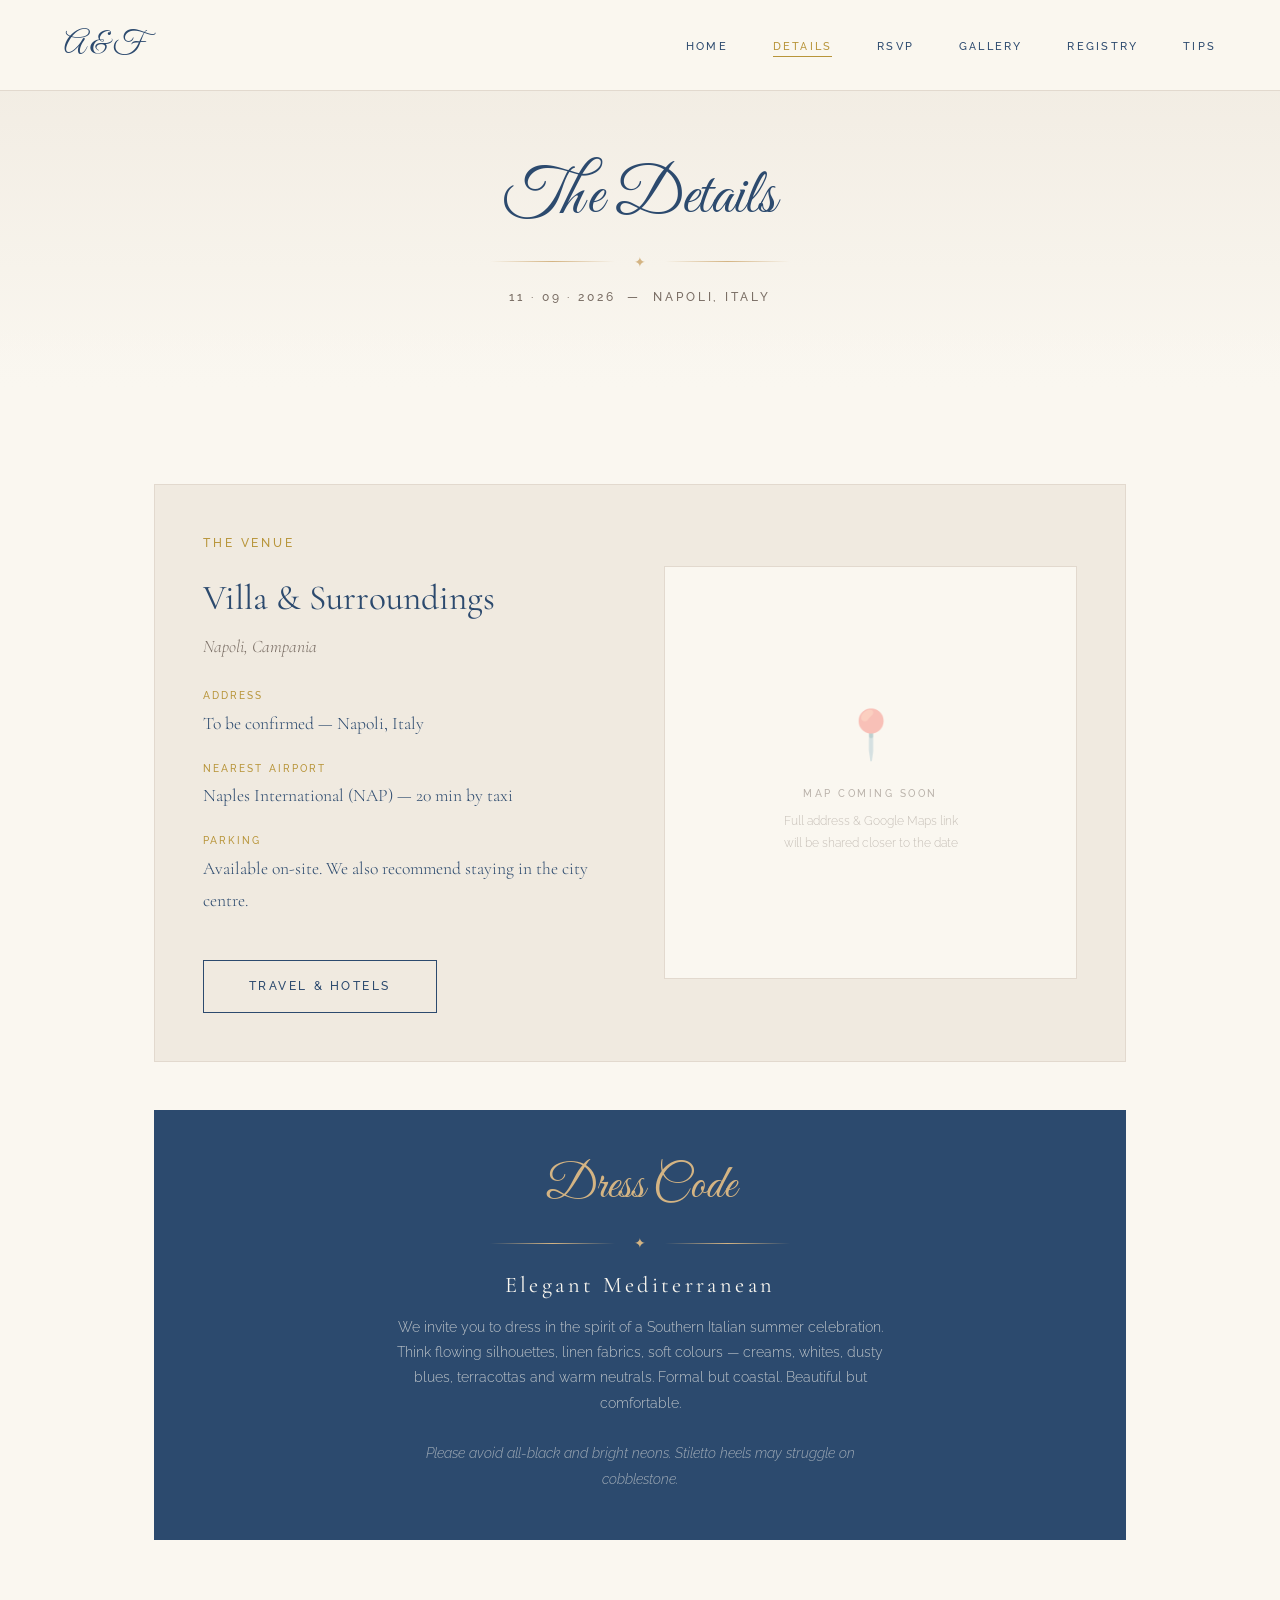
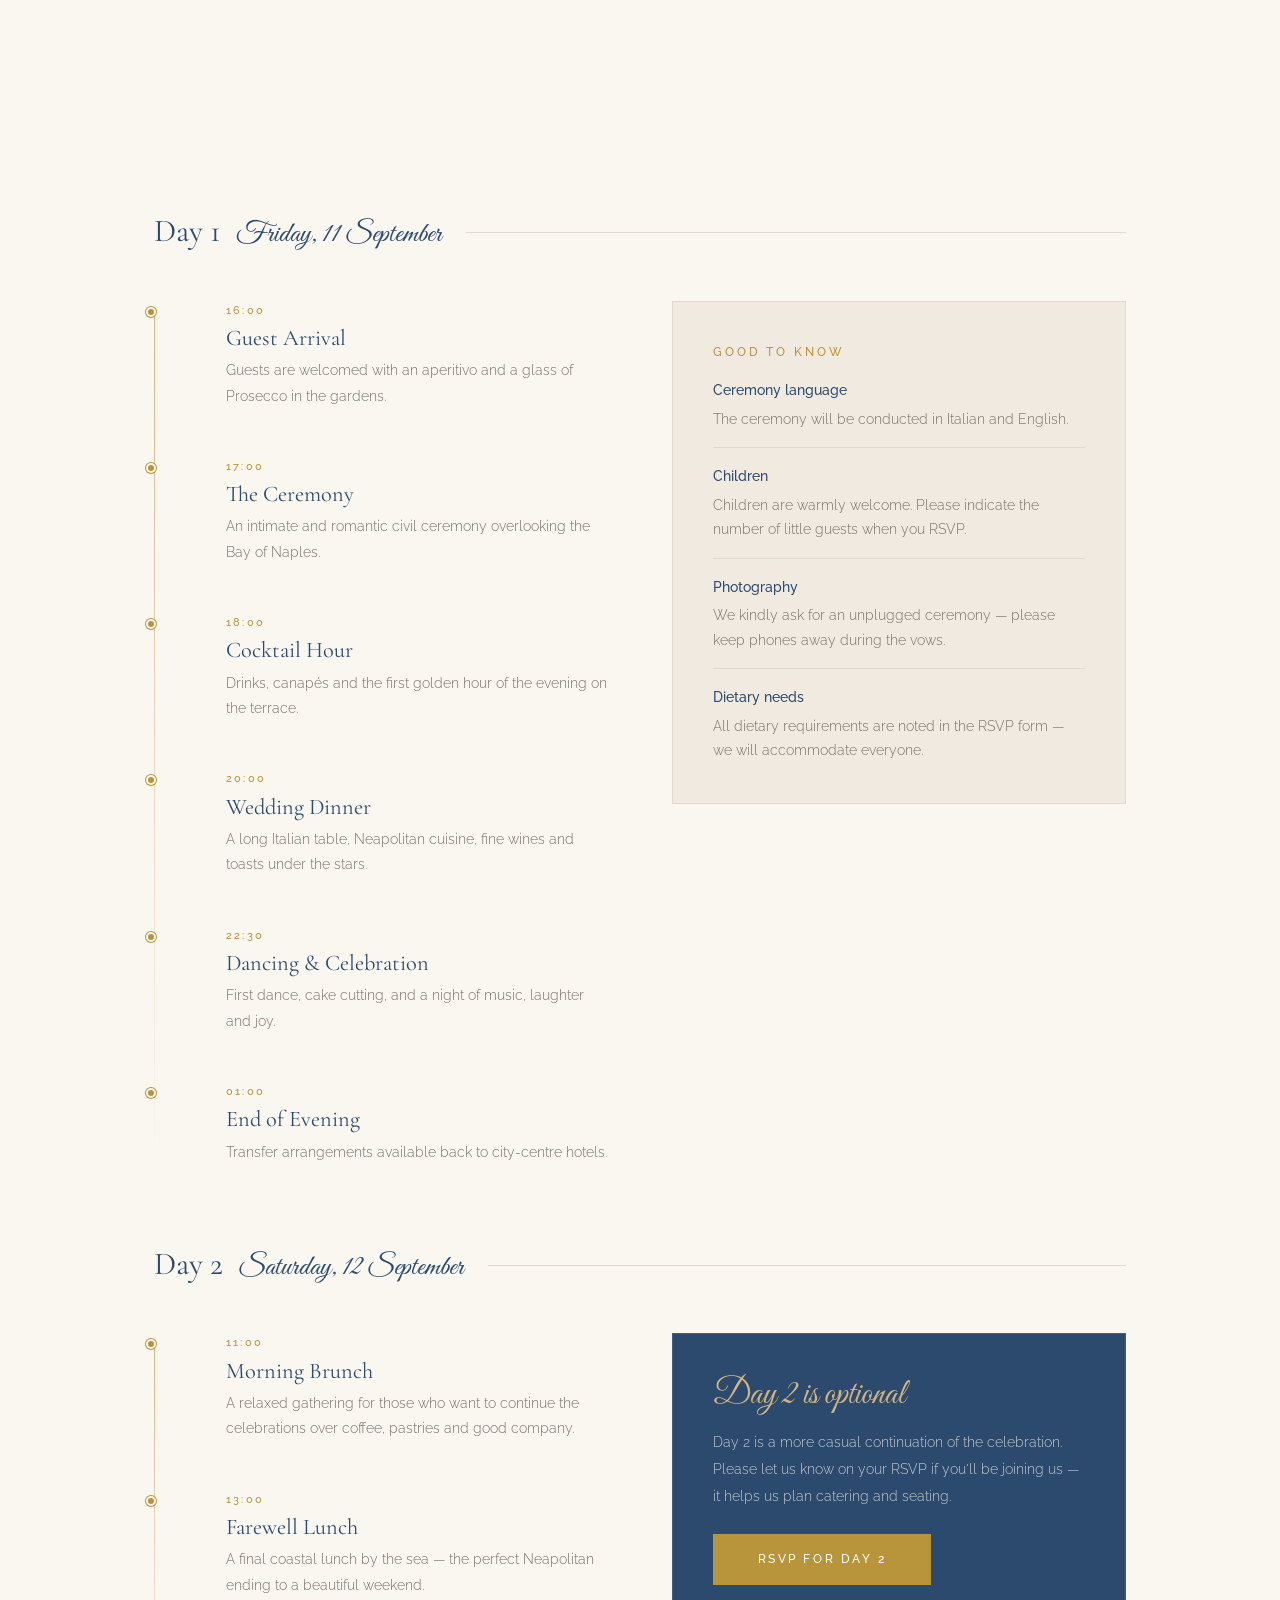
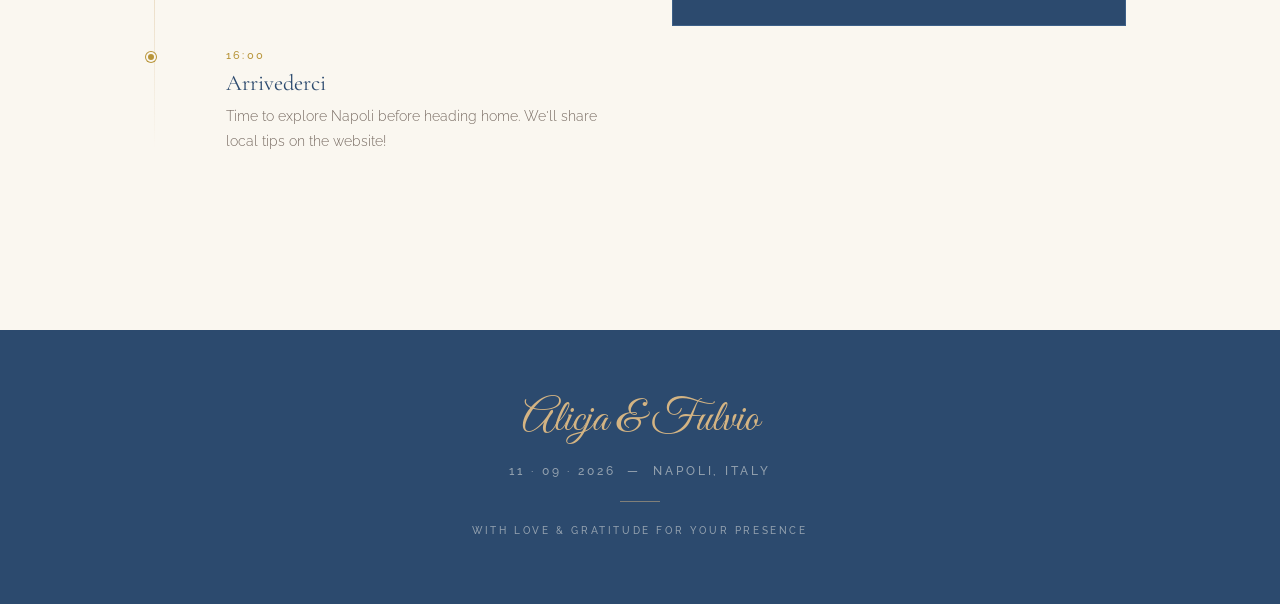
==== details.html @ 06e4b024 "Initial commit: wedding website for Alicja & Fulvio" ====
<!DOCTYPE html>
<html lang="en">
<head>
  <meta charset="UTF-8" />
  <meta name="viewport" content="width=device-width, initial-scale=1.0" />
  <title>Event Details — Alicja &amp; Fulvio</title>
  <meta name="description" content="Full details for the wedding of Alicja & Fulvio — schedule, venue, dress code and more." />
  <link rel="preconnect" href="https://fonts.googleapis.com" />
  <link rel="preconnect" href="https://fonts.gstatic.com" crossorigin />
  <link rel="stylesheet" href="css/style.css" />
</head>
<body>

  <!-- ── Navigation ─────────────────────────────────────── -->
  <nav class="nav">
    <a href="index.html" class="nav-logo">A &amp; F</a>
    <ul class="nav-links">
      <li><a href="index.html">Home</a></li>
      <li><a href="details.html" class="active">Details</a></li>
      <li><a href="rsvp.html">RSVP</a></li>
      <li><a href="gallery.html">Gallery</a></li>
      <li><a href="registry.html">Registry</a></li>
      <li><a href="recommendations.html">Tips</a></li>
    </ul>
    <button class="nav-toggle" aria-label="Open menu">
      <span></span><span></span><span></span>
    </button>
  </nav>

  <!-- ── Page header ────────────────────────────────────── -->
  <header class="page-header">
    <span class="script" style="font-size:4rem;">The Details</span>
    <div class="ornament" style="max-width:300px; margin:0.8rem auto;">
      <span class="ornament-icon">✦</span>
    </div>
    <p class="caps" style="color:var(--text-light);">11 · 09 · 2026 &nbsp;—&nbsp; Napoli, Italy</p>
  </header>

  <!-- ── Venue card ─────────────────────────────────────── -->
  <div class="section fade-in">

    <div class="venue-card" style="margin-bottom:3rem;">
      <div>
        <p class="caps" style="color:var(--gold); margin-bottom:1.5rem;">The Venue</p>
        <h2 style="font-size:2.2rem; margin-bottom:1.5rem;">
          Villa &amp; Surroundings<br />
          <span style="font-size:1.1rem; font-weight:300; font-style:italic; color:var(--text-light);">Napoli, Campania</span>
        </h2>

        <div class="venue-detail">
          <span class="label">Address</span>
          <span class="value">To be confirmed — Napoli, Italy</span>
        </div>
        <div class="venue-detail">
          <span class="label">Nearest Airport</span>
          <span class="value">Naples International (NAP) — 20 min by taxi</span>
        </div>
        <div class="venue-detail">
          <span class="label">Parking</span>
          <span class="value">Available on-site. We also recommend staying in the city centre.</span>
        </div>

        <a href="recommendations.html" class="btn btn-outline" style="margin-top:1.5rem;">Travel &amp; Hotels</a>
      </div>

      <div style="background:var(--cream); border:1px solid var(--ivory-dark); aspect-ratio:1; display:flex; flex-direction:column; align-items:center; justify-content:center; gap:0.5rem; color:var(--text-light);">
        <span style="font-size:3rem; opacity:0.3;">📍</span>
        <p class="caps" style="font-size:0.62rem; opacity:0.5;">Map coming soon</p>
        <p style="font-size:0.75rem; opacity:0.4; text-align:center; padding:0 1rem;">
          Full address &amp; Google Maps link<br/>will be shared closer to the date
        </p>
      </div>
    </div>

    <!-- Dress code -->
    <div class="dress-code-card fade-in" style="margin-bottom:5rem;">
      <span class="script">Dress Code</span>
      <div class="ornament" style="max-width:300px; margin:1rem auto;">
        <span class="ornament-icon">✦</span>
      </div>
      <h3 style="font-size:1.4rem; color:var(--cream); letter-spacing:0.15em; margin-bottom:0.5rem;">
        Elegant Mediterranean
      </h3>
      <p>
        We invite you to dress in the spirit of a Southern Italian summer celebration.
        Think flowing silhouettes, linen fabrics, soft colours — creams, whites, dusty blues,
        terracottas and warm neutrals. Formal but coastal. Beautiful but comfortable.
        <br /><br />
        <em style="opacity:0.8;">Please avoid all-black and bright neons. Stiletto heels may struggle on cobblestone.</em>
      </p>
    </div>

  </div>

  <!-- ── Day 1 schedule ─────────────────────────────────── -->
  <div class="section">

    <div class="day-header fade-in">
      <h2>Day 1 <span style="font-family:'Great Vibes',cursive; font-size:1.8rem; font-weight:400; padding-left:0.5rem;">Friday, 11 September</span></h2>
    </div>

    <div class="grid-2" style="align-items:start; gap:4rem; margin-bottom:5rem;">

      <!-- Timeline -->
      <div class="timeline fade-in">

        <div class="timeline-item">
          <div class="timeline-dot"></div>
          <p class="timeline-time">16:00</p>
          <h3 class="timeline-title">Guest Arrival</h3>
          <p class="timeline-desc">Guests are welcomed with an aperitivo and a glass of Prosecco in the gardens.</p>
        </div>

        <div class="timeline-item">
          <div class="timeline-dot"></div>
          <p class="timeline-time">17:00</p>
          <h3 class="timeline-title">The Ceremony</h3>
          <p class="timeline-desc">An intimate and romantic civil ceremony overlooking the Bay of Naples.</p>
        </div>

        <div class="timeline-item">
          <div class="timeline-dot"></div>
          <p class="timeline-time">18:00</p>
          <h3 class="timeline-title">Cocktail Hour</h3>
          <p class="timeline-desc">Drinks, canapés and the first golden hour of the evening on the terrace.</p>
        </div>

        <div class="timeline-item">
          <div class="timeline-dot"></div>
          <p class="timeline-time">20:00</p>
          <h3 class="timeline-title">Wedding Dinner</h3>
          <p class="timeline-desc">A long Italian table, Neapolitan cuisine, fine wines and toasts under the stars.</p>
        </div>

        <div class="timeline-item">
          <div class="timeline-dot"></div>
          <p class="timeline-time">22:30</p>
          <h3 class="timeline-title">Dancing &amp; Celebration</h3>
          <p class="timeline-desc">First dance, cake cutting, and a night of music, laughter and joy.</p>
        </div>

        <div class="timeline-item">
          <div class="timeline-dot"></div>
          <p class="timeline-time">01:00</p>
          <h3 class="timeline-title">End of Evening</h3>
          <p class="timeline-desc">Transfer arrangements available back to city-centre hotels.</p>
        </div>

      </div>

      <!-- Side note card -->
      <div style="position:sticky; top:7rem;" class="fade-in">
        <div class="card">
          <p class="caps" style="color:var(--gold); margin-bottom:1rem;">Good to Know</p>
          <div style="display:flex; flex-direction:column; gap:1rem;">
            <div>
              <p style="font-weight:500; font-size:0.88rem; color:var(--navy); margin-bottom:0.2rem;">Ceremony language</p>
              <p style="font-size:0.85rem; color:var(--text-light);">The ceremony will be conducted in Italian and English.</p>
            </div>
            <div style="height:1px; background:var(--ivory-dark);"></div>
            <div>
              <p style="font-weight:500; font-size:0.88rem; color:var(--navy); margin-bottom:0.2rem;">Children</p>
              <p style="font-size:0.85rem; color:var(--text-light);">Children are warmly welcome. Please indicate the number of little guests when you RSVP.</p>
            </div>
            <div style="height:1px; background:var(--ivory-dark);"></div>
            <div>
              <p style="font-weight:500; font-size:0.88rem; color:var(--navy); margin-bottom:0.2rem;">Photography</p>
              <p style="font-size:0.85rem; color:var(--text-light);">We kindly ask for an unplugged ceremony — please keep phones away during the vows.</p>
            </div>
            <div style="height:1px; background:var(--ivory-dark);"></div>
            <div>
              <p style="font-weight:500; font-size:0.88rem; color:var(--navy); margin-bottom:0.2rem;">Dietary needs</p>
              <p style="font-size:0.85rem; color:var(--text-light);">All dietary requirements are noted in the RSVP form — we will accommodate everyone.</p>
            </div>
          </div>
        </div>
      </div>

    </div>

    <!-- Day 2 -->
    <div class="day-header fade-in">
      <h2>Day 2 <span style="font-family:'Great Vibes',cursive; font-size:1.8rem; font-weight:400; padding-left:0.5rem;">Saturday, 12 September</span></h2>
    </div>

    <div class="grid-2" style="align-items:start; gap:4rem; margin-bottom:5rem;">

      <div class="timeline fade-in">

        <div class="timeline-item">
          <div class="timeline-dot"></div>
          <p class="timeline-time">11:00</p>
          <h3 class="timeline-title">Morning Brunch</h3>
          <p class="timeline-desc">A relaxed gathering for those who want to continue the celebrations over coffee, pastries and good company.</p>
        </div>

        <div class="timeline-item">
          <div class="timeline-dot"></div>
          <p class="timeline-time">13:00</p>
          <h3 class="timeline-title">Farewell Lunch</h3>
          <p class="timeline-desc">A final coastal lunch by the sea — the perfect Neapolitan ending to a beautiful weekend.</p>
        </div>

        <div class="timeline-item">
          <div class="timeline-dot"></div>
          <p class="timeline-time">16:00</p>
          <h3 class="timeline-title">Arrivederci</h3>
          <p class="timeline-desc">Time to explore Napoli before heading home. We'll share local tips on the website!</p>
        </div>

      </div>

      <div class="fade-in">
        <div class="card" style="background:var(--navy); border-color:var(--navy-light);">
          <p class="script" style="font-size:2.2rem; color:var(--gold-light); display:block; margin-bottom:0.8rem;">Day 2 is optional</p>
          <p style="font-size:0.88rem; color:rgba(250,247,240,0.75); line-height:1.9;">
            Day 2 is a more casual continuation of the celebration. Please let us know on your RSVP if you'll be joining us — it helps us plan catering and seating.
          </p>
          <a href="rsvp.html" class="btn btn-gold" style="margin-top:1.5rem;">RSVP for Day 2</a>
        </div>
      </div>

    </div>

  </div>

  <!-- ── Footer ─────────────────────────────────────────── -->
  <footer class="footer">
    <span class="script">Alicja &amp; Fulvio</span>
    <p class="caps">11 · 09 · 2026 &nbsp;—&nbsp; Napoli, Italy</p>
    <div class="footer-divider"></div>
    <p class="caps" style="font-size:0.65rem;">With love &amp; gratitude for your presence</p>
  </footer>

  <script src="js/main.js"></script>
</body>
</html>
---- css/style.css ----
/* ============================================================
   Alicja & Fulvio — 11.09.2026 — Napoli
   Southern Italian Coastal Wedding Website
   ============================================================ */

@import url('https://fonts.googleapis.com/css2?family=Cormorant+Garamond:ital,wght@0,300;0,400;0,500;0,600;1,300;1,400;1,500&family=Great+Vibes&family=Raleway:wght@300;400;500;600&display=swap');

/* ── Variables ──────────────────────────────────────────── */
:root {
  --cream:        #FAF7F0;
  --ivory:        #F0EAE0;
  --ivory-dark:   #E2D9CE;
  --navy:         #2C4A6E;
  --navy-light:   #3D6088;
  --gold:         #B8953A;
  --gold-light:   #D4B483;
  --sage:         #7A9872;
  --sage-light:   #A8C4A2;
  --text:         #3A3530;
  --text-light:   #7A6E65;
  --white:        #FFFFFF;
}

/* ── Reset ──────────────────────────────────────────────── */
*, *::before, *::after { margin: 0; padding: 0; box-sizing: border-box; }
html { scroll-behavior: smooth; }

body {
  font-family: 'Raleway', sans-serif;
  background-color: var(--cream);
  color: var(--text);
  font-weight: 300;
  line-height: 1.8;
  font-size: 1rem;
}

img { max-width: 100%; display: block; }
a { color: inherit; text-decoration: none; }

/* ── Typography helpers ─────────────────────────────────── */
.script {
  font-family: 'Great Vibes', cursive;
  color: var(--navy);
  line-height: 1.2;
}

.serif {
  font-family: 'Cormorant Garamond', serif;
  font-weight: 400;
}

.caps {
  font-size: 0.72rem;
  letter-spacing: 0.25em;
  text-transform: uppercase;
  font-weight: 500;
}

h1, h2, h3, h4 {
  font-family: 'Cormorant Garamond', serif;
  font-weight: 400;
  color: var(--navy);
  line-height: 1.2;
}

/* ── Navigation ─────────────────────────────────────────── */
.nav {
  position: fixed;
  top: 0;
  width: 100%;
  z-index: 1000;
  padding: 1.1rem 4rem;
  display: flex;
  justify-content: space-between;
  align-items: center;
  background: rgba(250, 247, 240, 0.96);
  backdrop-filter: blur(10px);
  border-bottom: 1px solid var(--ivory-dark);
  transition: padding 0.3s ease, box-shadow 0.3s ease;
}

.nav.scrolled {
  padding: 0.8rem 4rem;
  box-shadow: 0 2px 20px rgba(44, 74, 110, 0.07);
}

.nav-logo {
  font-family: 'Great Vibes', cursive;
  font-size: 1.9rem;
  color: var(--navy);
  transition: color 0.3s ease;
}
.nav-logo:hover { color: var(--gold); }

.nav-links {
  list-style: none;
  display: flex;
  gap: 2.8rem;
  align-items: center;
}

.nav-links a {
  font-family: 'Raleway', sans-serif;
  font-weight: 500;
  font-size: 0.7rem;
  letter-spacing: 0.2em;
  text-transform: uppercase;
  color: var(--navy);
  transition: color 0.3s ease;
  position: relative;
  padding-bottom: 2px;
}

.nav-links a::after {
  content: '';
  position: absolute;
  bottom: -2px;
  left: 0;
  width: 0;
  height: 1px;
  background: var(--gold);
  transition: width 0.3s ease;
}

.nav-links a:hover::after,
.nav-links a.active::after { width: 100%; }
.nav-links a:hover,
.nav-links a.active { color: var(--gold); }

.nav-toggle {
  display: none;
  flex-direction: column;
  gap: 5px;
  cursor: pointer;
  background: none;
  border: none;
  padding: 4px;
}
.nav-toggle span {
  display: block;
  width: 22px;
  height: 1.5px;
  background: var(--navy);
  transition: all 0.3s ease;
}

/* ── Ornamental dividers ────────────────────────────────── */
.ornament {
  display: flex;
  align-items: center;
  gap: 1.2rem;
  color: var(--gold-light);
  user-select: none;
}
.ornament::before,
.ornament::after {
  content: '';
  flex: 1;
  height: 1px;
  background: linear-gradient(to right, transparent, var(--gold-light), transparent);
}
.ornament-icon { font-size: 0.85rem; }

/* ── Page header (inner pages) ──────────────────────────── */
.page-header {
  padding: 10rem 2rem 5rem;
  text-align: center;
  background: linear-gradient(180deg, var(--ivory) 0%, var(--cream) 100%);
  position: relative;
}

.page-header::before {
  content: '';
  position: absolute;
  bottom: 0; left: 0; right: 0;
  height: 60px;
  background: linear-gradient(to bottom, transparent, var(--cream));
}

.page-header .script { font-size: 4rem; display: block; margin-bottom: 0.4rem; }
.page-header .caps { color: var(--text-light); }

/* ── Section wrapper ────────────────────────────────────── */
.section {
  padding: 6rem 4rem;
  max-width: 1100px;
  margin: 0 auto;
}

.section-center { text-align: center; }

.section-title {
  margin-bottom: 4rem;
}
.section-title .script { font-size: 3.5rem; display: block; margin-bottom: 0.3rem; }
.section-title .caps { color: var(--text-light); }

/* ── Buttons ────────────────────────────────────────────── */
.btn {
  display: inline-block;
  padding: 0.95rem 2.8rem;
  font-family: 'Raleway', sans-serif;
  font-weight: 500;
  font-size: 0.72rem;
  letter-spacing: 0.22em;
  text-transform: uppercase;
  cursor: pointer;
  border: none;
  transition: all 0.3s ease;
  outline: none;
}

.btn-primary {
  background: var(--navy);
  color: var(--cream);
}
.btn-primary:hover { background: var(--navy-light); }

.btn-outline {
  background: transparent;
  color: var(--navy);
  border: 1px solid var(--navy);
}
.btn-outline:hover {
  background: var(--navy);
  color: var(--cream);
}

.btn-gold {
  background: var(--gold);
  color: var(--white);
}
.btn-gold:hover { background: #9c7e30; }

/* ── Cards ──────────────────────────────────────────────── */
.card {
  background: var(--ivory);
  border: 1px solid var(--ivory-dark);
  padding: 2.5rem;
  transition: transform 0.3s ease, box-shadow 0.3s ease;
}
.card:hover {
  transform: translateY(-3px);
  box-shadow: 0 8px 30px rgba(44, 74, 110, 0.08);
}

/* ── Grid helpers ───────────────────────────────────────── */
.grid-2 { display: grid; grid-template-columns: repeat(2, 1fr); gap: 2rem; }
.grid-3 { display: grid; grid-template-columns: repeat(3, 1fr); gap: 2rem; }
.grid-4 { display: grid; grid-template-columns: repeat(4, 1fr); gap: 1.5rem; }

/* ── Form elements ──────────────────────────────────────── */
.form-group {
  display: flex;
  flex-direction: column;
  gap: 0.4rem;
  margin-bottom: 1.6rem;
}

.form-group label {
  font-size: 0.7rem;
  letter-spacing: 0.18em;
  text-transform: uppercase;
  font-weight: 500;
  color: var(--navy);
}

.form-group input,
.form-group select,
.form-group textarea {
  background: var(--white);
  border: 1px solid var(--ivory-dark);
  padding: 0.85rem 1.1rem;
  font-family: 'Raleway', sans-serif;
  font-size: 0.9rem;
  font-weight: 300;
  color: var(--text);
  transition: border-color 0.3s ease;
  outline: none;
  width: 100%;
}

.form-group input:focus,
.form-group select:focus,
.form-group textarea:focus {
  border-color: var(--navy);
}

.form-group textarea {
  resize: vertical;
  min-height: 120px;
}

.form-group select {
  appearance: none;
  background-image: url("data:image/svg+xml,%3Csvg xmlns='http://www.w3.org/2000/svg' width='12' height='8' viewBox='0 0 12 8'%3E%3Cpath d='M1 1l5 5 5-5' stroke='%232C4A6E' stroke-width='1.5' fill='none'/%3E%3C/svg%3E");
  background-repeat: no-repeat;
  background-position: right 1rem center;
  padding-right: 2.5rem;
}

/* Radio/checkbox groups */
.radio-group,
.checkbox-group {
  display: flex;
  flex-direction: column;
  gap: 0.6rem;
}

.radio-group.horizontal,
.checkbox-group.horizontal {
  flex-direction: row;
  flex-wrap: wrap;
  gap: 1.2rem;
}

.radio-option,
.checkbox-option {
  display: flex;
  align-items: center;
  gap: 0.7rem;
  cursor: pointer;
  font-size: 0.88rem;
}

.radio-option input,
.checkbox-option input {
  width: 16px;
  height: 16px;
  accent-color: var(--navy);
  cursor: pointer;
  flex-shrink: 0;
}

.form-row {
  display: grid;
  grid-template-columns: 1fr 1fr;
  gap: 1.5rem;
}

/* ── Footer ─────────────────────────────────────────────── */
.footer {
  background: var(--navy);
  color: var(--cream);
  text-align: center;
  padding: 4rem 2rem;
}
.footer .script {
  font-size: 2.8rem;
  color: var(--gold-light);
  display: block;
  margin-bottom: 0.8rem;
}
.footer .caps { color: rgba(250, 247, 240, 0.5); }
.footer-divider {
  width: 40px;
  height: 1px;
  background: var(--gold-light);
  margin: 1.2rem auto;
  opacity: 0.5;
}

/* ── Toast notification ─────────────────────────────────── */
.toast {
  position: fixed;
  bottom: 2rem;
  left: 50%;
  transform: translateX(-50%) translateY(80px);
  background: var(--navy);
  color: var(--cream);
  padding: 1rem 2rem;
  font-size: 0.82rem;
  letter-spacing: 0.05em;
  z-index: 9999;
  transition: transform 0.4s ease;
  pointer-events: none;
  white-space: nowrap;
}
.toast.show { transform: translateX(-50%) translateY(0); }
.toast.success { background: var(--sage); }
.toast.error { background: #a0503a; }

/* ── Fade-in animation ──────────────────────────────────── */
.fade-in {
  opacity: 0;
  transform: translateY(24px);
  transition: opacity 0.7s ease, transform 0.7s ease;
}
.fade-in.visible {
  opacity: 1;
  transform: translateY(0);
}

/* ── Responsive ─────────────────────────────────────────── */
@media (max-width: 900px) {
  .grid-3 { grid-template-columns: repeat(2, 1fr); }
  .grid-4 { grid-template-columns: repeat(2, 1fr); }
  .section { padding: 5rem 2.5rem; }
}

@media (max-width: 640px) {
  .nav { padding: 1rem 1.5rem; }
  .nav.scrolled { padding: 0.75rem 1.5rem; }
  .nav-links {
    display: none;
    flex-direction: column;
    position: absolute;
    top: 100%;
    left: 0;
    right: 0;
    background: rgba(250, 247, 240, 0.98);
    padding: 1.5rem 2rem 2rem;
    gap: 1.5rem;
    border-bottom: 1px solid var(--ivory-dark);
    text-align: center;
  }
  .nav-links.open { display: flex; }
  .nav-toggle { display: flex; }
  .grid-2 { grid-template-columns: 1fr; }
  .grid-3 { grid-template-columns: 1fr; }
  .grid-4 { grid-template-columns: 1fr 1fr; }
  .form-row { grid-template-columns: 1fr; }
  .section { padding: 4rem 1.5rem; }
  .page-header { padding: 8rem 1.5rem 4rem; }
  .page-header .script { font-size: 2.8rem; }
}


/* ================================================================
   PAGE-SPECIFIC STYLES
   ================================================================ */

/* ── HOME — Hero ────────────────────────────────────────── */
.hero {
  min-height: 100vh;
  display: flex;
  align-items: center;
  justify-content: center;
  text-align: center;
  padding: 7rem 2rem 5rem;
  position: relative;
  overflow: hidden;
  background:
    radial-gradient(ellipse at 20% 15%, rgba(212, 180, 131, 0.12) 0%, transparent 45%),
    radial-gradient(ellipse at 80% 85%, rgba(122, 152, 114, 0.10) 0%, transparent 45%),
    radial-gradient(ellipse at 60% 10%, rgba(44, 74, 110, 0.05) 0%, transparent 40%),
    var(--cream);
}

.hero-frame {
  position: relative;
  padding: 4rem 5rem;
  max-width: 680px;
  width: 100%;
}

.hero-frame::before,
.hero-frame::after {
  content: '';
  position: absolute;
  width: 50px;
  height: 50px;
  border-color: var(--gold-light);
  border-style: solid;
  opacity: 0.6;
}
.hero-frame::before { top: 0; left: 0; border-width: 1px 0 0 1px; }
.hero-frame::after  { bottom: 0; right: 0; border-width: 0 1px 1px 0; }

.hero-eyebrow {
  font-size: 0.68rem;
  letter-spacing: 0.35em;
  text-transform: uppercase;
  font-weight: 500;
  color: var(--text-light);
  margin-bottom: 1.5rem;
  display: block;
}

.hero-names {
  font-family: 'Great Vibes', cursive;
  font-size: clamp(4rem, 10vw, 6.5rem);
  color: var(--navy);
  line-height: 1.1;
  display: block;
  margin-bottom: 1.2rem;
}

.hero-date {
  font-family: 'Cormorant Garamond', serif;
  font-size: 1.3rem;
  font-weight: 300;
  letter-spacing: 0.35em;
  color: var(--navy);
  margin-bottom: 0.3rem;
}

.hero-location {
  font-size: 0.78rem;
  letter-spacing: 0.3em;
  text-transform: uppercase;
  font-weight: 500;
  color: var(--text-light);
  margin-bottom: 2rem;
}

.hero-countdown {
  display: flex;
  justify-content: center;
  gap: 2.5rem;
  margin: 2.5rem 0 3rem;
}

.countdown-unit {
  display: flex;
  flex-direction: column;
  align-items: center;
  gap: 0.2rem;
}

.countdown-number {
  font-family: 'Cormorant Garamond', serif;
  font-size: 3rem;
  font-weight: 300;
  color: var(--navy);
  line-height: 1;
  min-width: 3ch;
}

.countdown-label {
  font-size: 0.6rem;
  letter-spacing: 0.2em;
  text-transform: uppercase;
  color: var(--text-light);
  font-weight: 500;
}

.countdown-dot {
  font-family: 'Cormorant Garamond', serif;
  font-size: 3rem;
  font-weight: 300;
  color: var(--gold-light);
  line-height: 1;
  padding-top: 0;
}

.hero-actions {
  display: flex;
  gap: 1.2rem;
  justify-content: center;
  flex-wrap: wrap;
}

.hero-scroll {
  position: absolute;
  bottom: 2rem;
  left: 50%;
  transform: translateX(-50%);
  display: flex;
  flex-direction: column;
  align-items: center;
  gap: 0.5rem;
  color: var(--text-light);
  animation: bounce 2s infinite;
}
.hero-scroll span {
  font-size: 0.6rem;
  letter-spacing: 0.2em;
  text-transform: uppercase;
}
.hero-scroll-arrow {
  width: 1px;
  height: 30px;
  background: linear-gradient(to bottom, var(--gold-light), transparent);
}

@keyframes bounce {
  0%, 100% { transform: translateX(-50%) translateY(0); }
  50% { transform: translateX(-50%) translateY(6px); }
}

/* Home — intro strip */
.intro-strip {
  background: var(--navy);
  padding: 3rem 4rem;
  text-align: center;
}
.intro-strip p {
  font-family: 'Cormorant Garamond', serif;
  font-size: 1.5rem;
  font-weight: 300;
  font-style: italic;
  color: var(--cream);
  max-width: 700px;
  margin: 0 auto;
  line-height: 1.7;
}

/* Home — quick-info cards */
.quick-info {
  padding: 5rem 4rem;
  max-width: 1100px;
  margin: 0 auto;
}
.info-card {
  background: var(--ivory);
  border: 1px solid var(--ivory-dark);
  padding: 2.5rem 2rem;
  text-align: center;
}
.info-card-icon {
  font-size: 1.8rem;
  margin-bottom: 1rem;
  display: block;
}
.info-card h3 {
  font-size: 1.3rem;
  margin-bottom: 0.5rem;
}
.info-card p {
  font-size: 0.85rem;
  color: var(--text-light);
  margin-bottom: 1.2rem;
}

/* ── DETAILS ────────────────────────────────────────────── */
.timeline {
  position: relative;
  padding-left: 2rem;
}
.timeline::before {
  content: '';
  position: absolute;
  left: 0;
  top: 6px;
  bottom: 6px;
  width: 1px;
  background: linear-gradient(to bottom, var(--gold-light), transparent);
}

.timeline-item {
  position: relative;
  padding-left: 2.5rem;
  padding-bottom: 3rem;
}
.timeline-item:last-child { padding-bottom: 0; }

.timeline-dot {
  position: absolute;
  left: -2.5rem;
  top: 6px;
  width: 10px;
  height: 10px;
  border-radius: 50%;
  background: var(--gold);
  border: 2px solid var(--cream);
  box-shadow: 0 0 0 1px var(--gold);
}

.timeline-time {
  font-size: 0.68rem;
  letter-spacing: 0.2em;
  text-transform: uppercase;
  color: var(--gold);
  font-weight: 500;
  margin-bottom: 0.3rem;
}

.timeline-title {
  font-size: 1.4rem;
  margin-bottom: 0.4rem;
}

.timeline-desc {
  font-size: 0.88rem;
  color: var(--text-light);
}

.day-header {
  display: flex;
  align-items: center;
  gap: 1.5rem;
  margin-bottom: 3rem;
}
.day-header h2 {
  font-size: 2rem;
  white-space: nowrap;
}
.day-header::after {
  content: '';
  flex: 1;
  height: 1px;
  background: var(--ivory-dark);
}

.venue-card {
  background: var(--ivory);
  border: 1px solid var(--ivory-dark);
  padding: 3rem;
  display: grid;
  grid-template-columns: 1fr 1fr;
  gap: 3rem;
  align-items: center;
}

.venue-detail {
  display: flex;
  flex-direction: column;
  gap: 0.2rem;
  margin-bottom: 1.2rem;
}
.venue-detail .label {
  font-size: 0.65rem;
  letter-spacing: 0.2em;
  text-transform: uppercase;
  color: var(--gold);
  font-weight: 500;
}
.venue-detail .value {
  font-family: 'Cormorant Garamond', serif;
  font-size: 1.1rem;
  color: var(--navy);
}

.dress-code-card {
  background: var(--navy);
  color: var(--cream);
  padding: 3rem;
  text-align: center;
}
.dress-code-card .script { font-size: 3rem; color: var(--gold-light); }
.dress-code-card p {
  font-size: 0.88rem;
  color: rgba(250, 247, 240, 0.7);
  max-width: 500px;
  margin: 1rem auto 0;
}

/* ── RSVP ───────────────────────────────────────────────── */
.rsvp-layout {
  display: grid;
  grid-template-columns: 1fr 2fr;
  gap: 4rem;
  align-items: start;
}

.rsvp-aside {
  position: sticky;
  top: 7rem;
}
.rsvp-aside .script { font-size: 3.5rem; display: block; margin-bottom: 1rem; }
.rsvp-aside p {
  font-size: 0.88rem;
  color: var(--text-light);
  margin-bottom: 1.5rem;
  line-height: 1.9;
}
.rsvp-aside .rsvp-info-item {
  display: flex;
  gap: 1rem;
  margin-bottom: 0.8rem;
  font-size: 0.85rem;
}
.rsvp-aside .rsvp-info-item .rsvp-info-icon { color: var(--gold); }

.rsvp-form {
  background: var(--ivory);
  border: 1px solid var(--ivory-dark);
  padding: 3rem;
}

.rsvp-form h3 {
  font-size: 1.6rem;
  margin-bottom: 0.3rem;
}
.rsvp-form .form-subtitle {
  font-size: 0.82rem;
  color: var(--text-light);
  margin-bottom: 2rem;
}

.form-section-label {
  font-family: 'Cormorant Garamond', serif;
  font-size: 1.1rem;
  color: var(--navy);
  margin: 2rem 0 1.2rem;
  padding-bottom: 0.5rem;
  border-bottom: 1px solid var(--ivory-dark);
}

.attendance-cards {
  display: grid;
  grid-template-columns: 1fr 1fr;
  gap: 1rem;
  margin-bottom: 1.6rem;
}

.attendance-card {
  border: 1px solid var(--ivory-dark);
  padding: 1.2rem;
  cursor: pointer;
  transition: all 0.3s ease;
  background: var(--white);
  position: relative;
}
.attendance-card:hover { border-color: var(--navy); }
.attendance-card.selected {
  border-color: var(--navy);
  background: rgba(44, 74, 110, 0.04);
}
.attendance-card.selected::after {
  content: '✓';
  position: absolute;
  top: 0.5rem;
  right: 0.7rem;
  color: var(--navy);
  font-size: 0.9rem;
}

.attendance-card input[type="checkbox"] {
  position: absolute;
  opacity: 0;
  pointer-events: none;
}

.attendance-card-day {
  font-size: 0.65rem;
  letter-spacing: 0.2em;
  text-transform: uppercase;
  color: var(--gold);
  font-weight: 500;
  margin-bottom: 0.3rem;
}
.attendance-card-title {
  font-family: 'Cormorant Garamond', serif;
  font-size: 1rem;
  color: var(--navy);
  margin-bottom: 0.2rem;
}
.attendance-card-desc {
  font-size: 0.75rem;
  color: var(--text-light);
}

.dietary-chips {
  display: flex;
  flex-wrap: wrap;
  gap: 0.6rem;
}
.chip {
  padding: 0.4rem 0.9rem;
  border: 1px solid var(--ivory-dark);
  font-size: 0.75rem;
  letter-spacing: 0.05em;
  cursor: pointer;
  transition: all 0.25s ease;
  background: var(--white);
  user-select: none;
}
.chip:hover { border-color: var(--navy); color: var(--navy); }
.chip.selected {
  background: var(--navy);
  color: var(--cream);
  border-color: var(--navy);
}

.form-note {
  font-size: 0.75rem;
  color: var(--text-light);
  font-style: italic;
  margin-top: -0.8rem;
  margin-bottom: 1.6rem;
}

.rsvp-deadline {
  background: var(--cream);
  border: 1px solid var(--ivory-dark);
  padding: 1rem 1.5rem;
  font-size: 0.8rem;
  color: var(--text-light);
  margin-top: 1.5rem;
  text-align: center;
}
.rsvp-deadline strong { color: var(--navy); }

/* ── GALLERY ────────────────────────────────────────────── */
.gallery-grid {
  display: grid;
  grid-template-columns: repeat(3, 1fr);
  gap: 0.8rem;
}

.gallery-item {
  overflow: hidden;
  aspect-ratio: 1;
  background: var(--ivory);
  border: 1px solid var(--ivory-dark);
  position: relative;
  cursor: pointer;
}

.gallery-item img {
  width: 100%;
  height: 100%;
  object-fit: cover;
  transition: transform 0.5s ease;
}
.gallery-item:hover img { transform: scale(1.05); }

.gallery-item.tall { grid-row: span 2; aspect-ratio: auto; }
.gallery-item.wide { grid-column: span 2; aspect-ratio: auto; }

.gallery-placeholder {
  display: flex;
  flex-direction: column;
  align-items: center;
  justify-content: center;
  height: 100%;
  min-height: 200px;
  color: var(--text-light);
  gap: 0.5rem;
}
.gallery-placeholder-icon { font-size: 2rem; opacity: 0.4; }
.gallery-placeholder-text { font-size: 0.75rem; letter-spacing: 0.1em; opacity: 0.6; }

/* Lightbox */
.lightbox {
  display: none;
  position: fixed;
  inset: 0;
  background: rgba(44, 74, 110, 0.9);
  z-index: 9998;
  align-items: center;
  justify-content: center;
}
.lightbox.open { display: flex; }
.lightbox img { max-width: 90vw; max-height: 90vh; object-fit: contain; }
.lightbox-close {
  position: absolute;
  top: 1.5rem;
  right: 2rem;
  color: var(--cream);
  font-size: 2rem;
  cursor: pointer;
  background: none;
  border: none;
  line-height: 1;
}

/* ── REGISTRY ───────────────────────────────────────────── */
.registry-intro {
  max-width: 620px;
  margin: 0 auto 4rem;
  text-align: center;
  font-family: 'Cormorant Garamond', serif;
  font-size: 1.25rem;
  font-weight: 300;
  font-style: italic;
  color: var(--text-light);
  line-height: 1.9;
}

.registry-card {
  background: var(--ivory);
  border: 1px solid var(--ivory-dark);
  padding: 2.5rem;
  text-align: center;
  transition: transform 0.3s ease, box-shadow 0.3s ease;
}
.registry-card:hover {
  transform: translateY(-3px);
  box-shadow: 0 8px 30px rgba(44, 74, 110, 0.08);
}
.registry-card-icon { font-size: 2.5rem; margin-bottom: 1rem; }
.registry-card h3 { font-size: 1.4rem; margin-bottom: 0.5rem; }
.registry-card p {
  font-size: 0.85rem;
  color: var(--text-light);
  margin-bottom: 1.5rem;
}

.honeymoon-fund {
  background: var(--navy);
  padding: 4rem;
  text-align: center;
  margin-top: 4rem;
}
.honeymoon-fund .script { font-size: 3rem; color: var(--gold-light); display: block; margin-bottom: 1rem; }
.honeymoon-fund p {
  color: rgba(250, 247, 240, 0.75);
  max-width: 540px;
  margin: 0 auto 2rem;
  font-size: 0.95rem;
  line-height: 1.9;
}

/* ── RECOMMENDATIONS ────────────────────────────────────── */
.rec-section {
  margin-bottom: 5rem;
}
.rec-section-header {
  display: flex;
  align-items: center;
  gap: 1.5rem;
  margin-bottom: 2.5rem;
}
.rec-section-header h2 { font-size: 2rem; white-space: nowrap; }
.rec-section-header::after { content: ''; flex: 1; height: 1px; background: var(--ivory-dark); }
.rec-section-icon { font-size: 1.5rem; }

.rec-card {
  background: var(--ivory);
  border: 1px solid var(--ivory-dark);
  padding: 1.8rem 2rem;
  transition: transform 0.3s ease, box-shadow 0.3s ease;
}
.rec-card:hover {
  transform: translateY(-2px);
  box-shadow: 0 6px 20px rgba(44, 74, 110, 0.07);
}
.rec-card-tag {
  font-size: 0.6rem;
  letter-spacing: 0.2em;
  text-transform: uppercase;
  font-weight: 600;
  color: var(--gold);
  margin-bottom: 0.4rem;
  display: block;
}
.rec-card h3 {
  font-size: 1.2rem;
  margin-bottom: 0.3rem;
}
.rec-card p {
  font-size: 0.83rem;
  color: var(--text-light);
  line-height: 1.7;
}
.rec-card-meta {
  margin-top: 0.8rem;
  font-size: 0.75rem;
  color: var(--text-light);
  display: flex;
  gap: 1.2rem;
  flex-wrap: wrap;
}
.rec-card-meta span { display: flex; align-items: center; gap: 0.3rem; }

.transport-steps {
  display: flex;
  flex-direction: column;
  gap: 1rem;
}
.transport-step {
  display: grid;
  grid-template-columns: 2.5rem 1fr;
  gap: 1rem;
  align-items: start;
}
.transport-step-number {
  width: 2.5rem;
  height: 2.5rem;
  background: var(--navy);
  color: var(--cream);
  display: flex;
  align-items: center;
  justify-content: center;
  font-family: 'Cormorant Garamond', serif;
  font-size: 1.1rem;
  flex-shrink: 0;
}
.transport-step-content h4 { font-size: 1rem; margin-bottom: 0.2rem; }
.transport-step-content p { font-size: 0.83rem; color: var(--text-light); }

@media (max-width: 900px) {
  .rsvp-layout { grid-template-columns: 1fr; }
  .rsvp-aside { position: static; }
  .venue-card { grid-template-columns: 1fr; }
  .gallery-grid { grid-template-columns: repeat(2, 1fr); }
  .gallery-item.wide { grid-column: span 1; }
  .gallery-item.tall { grid-row: span 1; }
  .intro-strip { padding: 3rem 2rem; }
  .quick-info { padding: 4rem 2rem; }
}

@media (max-width: 640px) {
  .hero-frame { padding: 3rem 1.5rem; }
  .hero-countdown { gap: 1.5rem; }
  .countdown-number { font-size: 2.2rem; }
  .attendance-cards { grid-template-columns: 1fr; }
  .rsvp-form { padding: 2rem 1.5rem; }
  .gallery-grid { grid-template-columns: repeat(2, 1fr); }
  .honeymoon-fund { padding: 3rem 1.5rem; }
  .rec-section-header h2 { font-size: 1.5rem; }
}
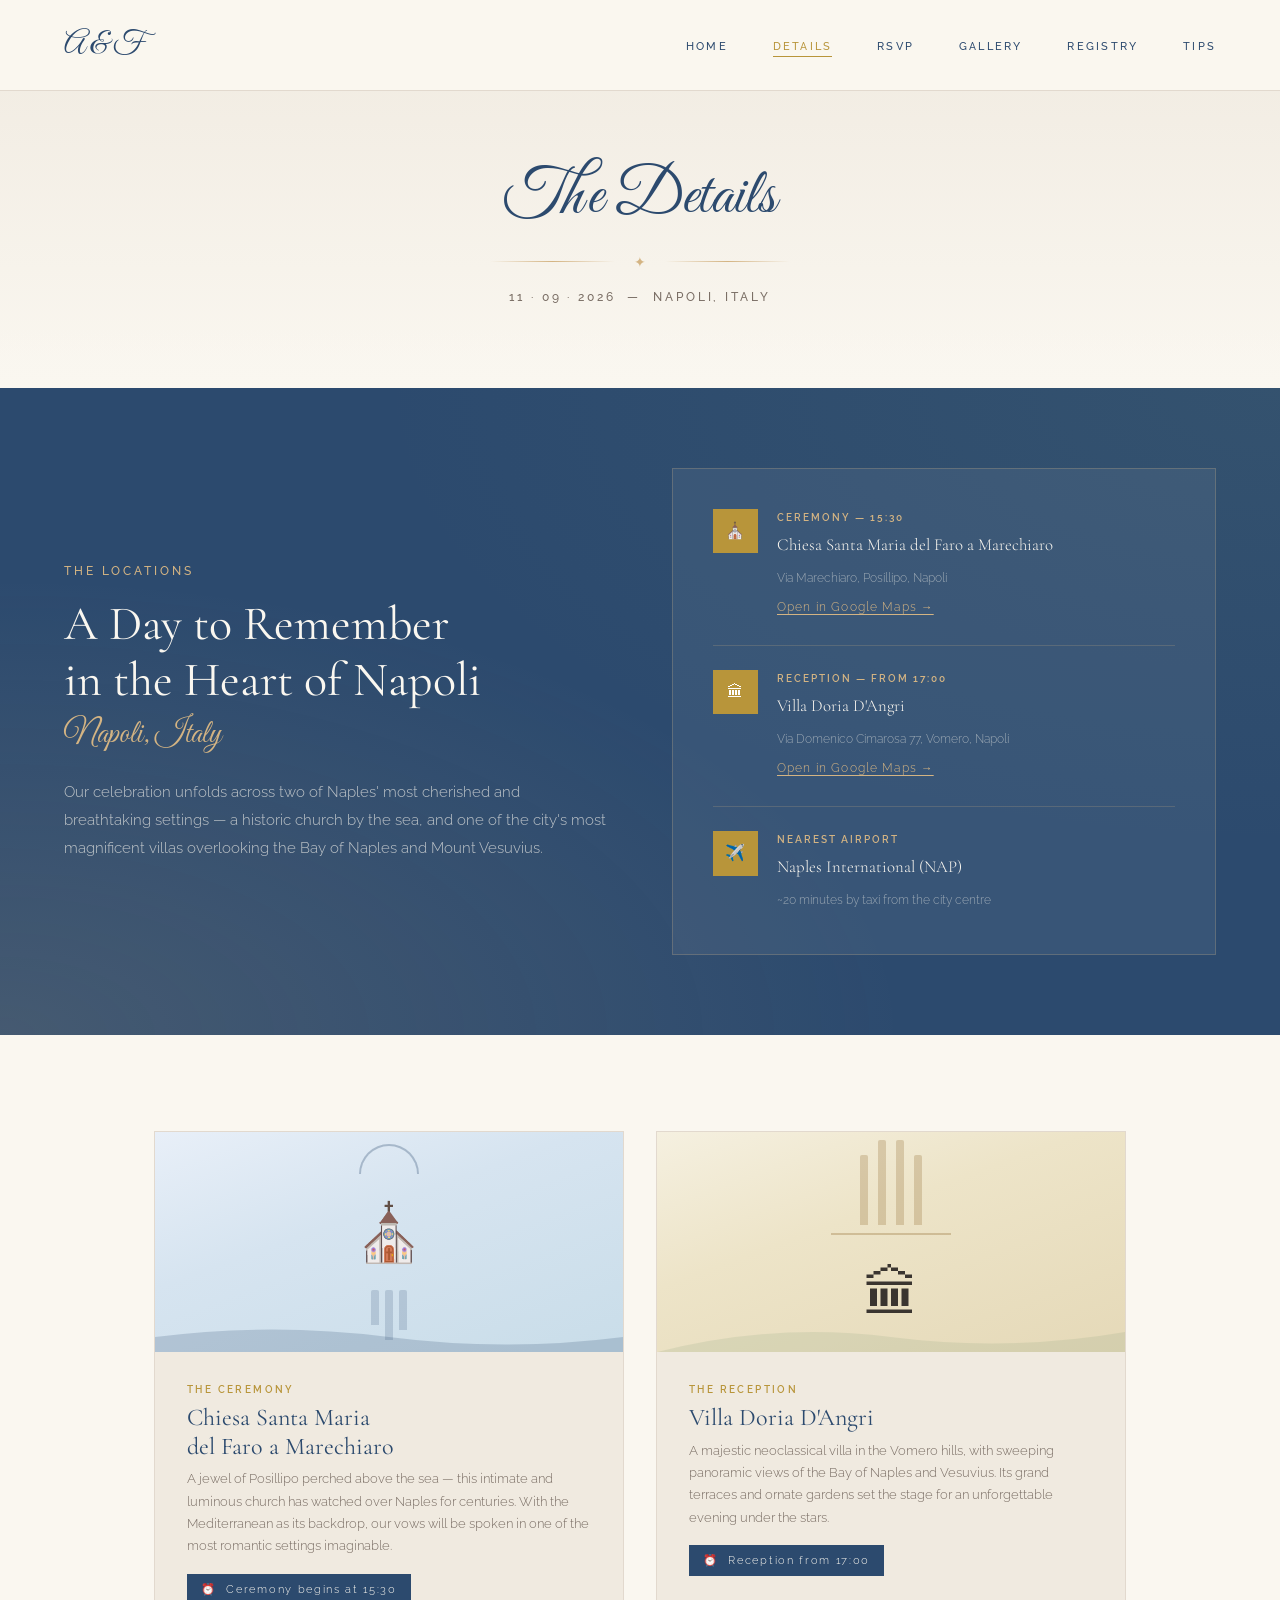
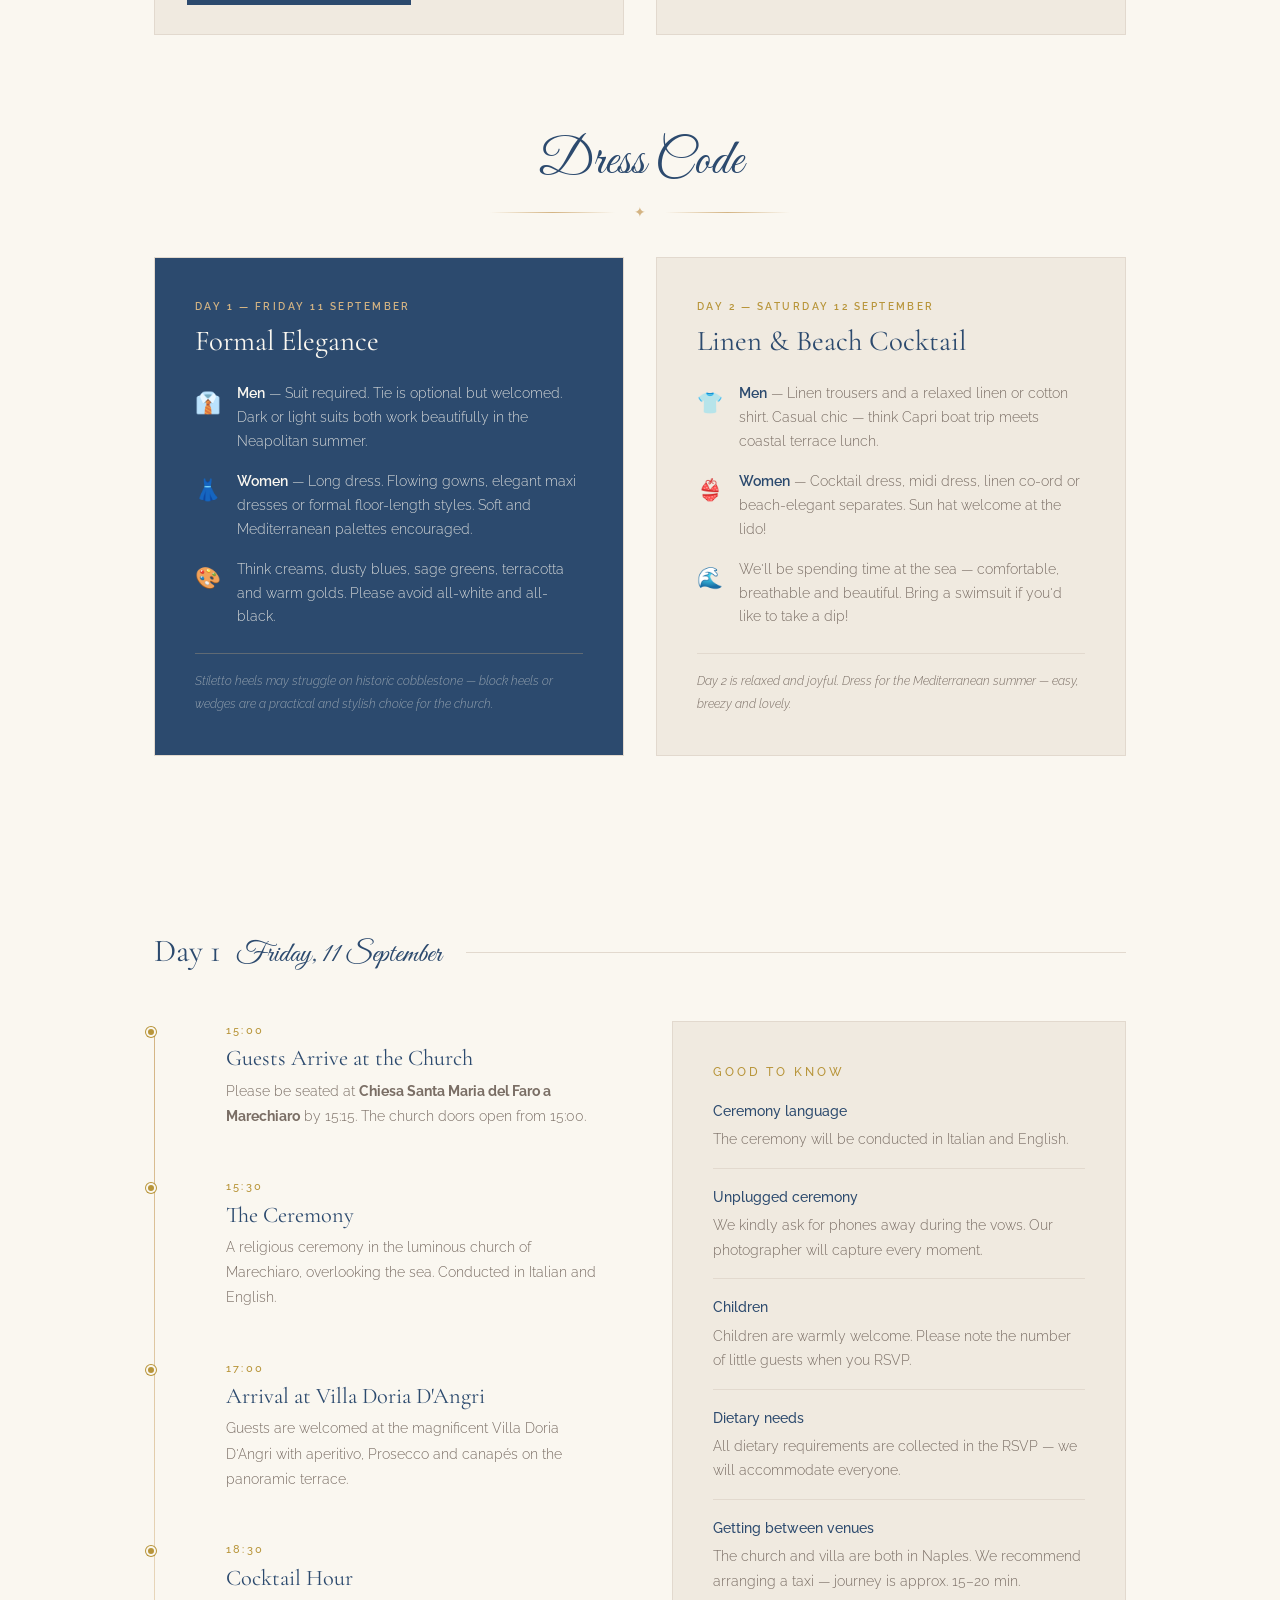
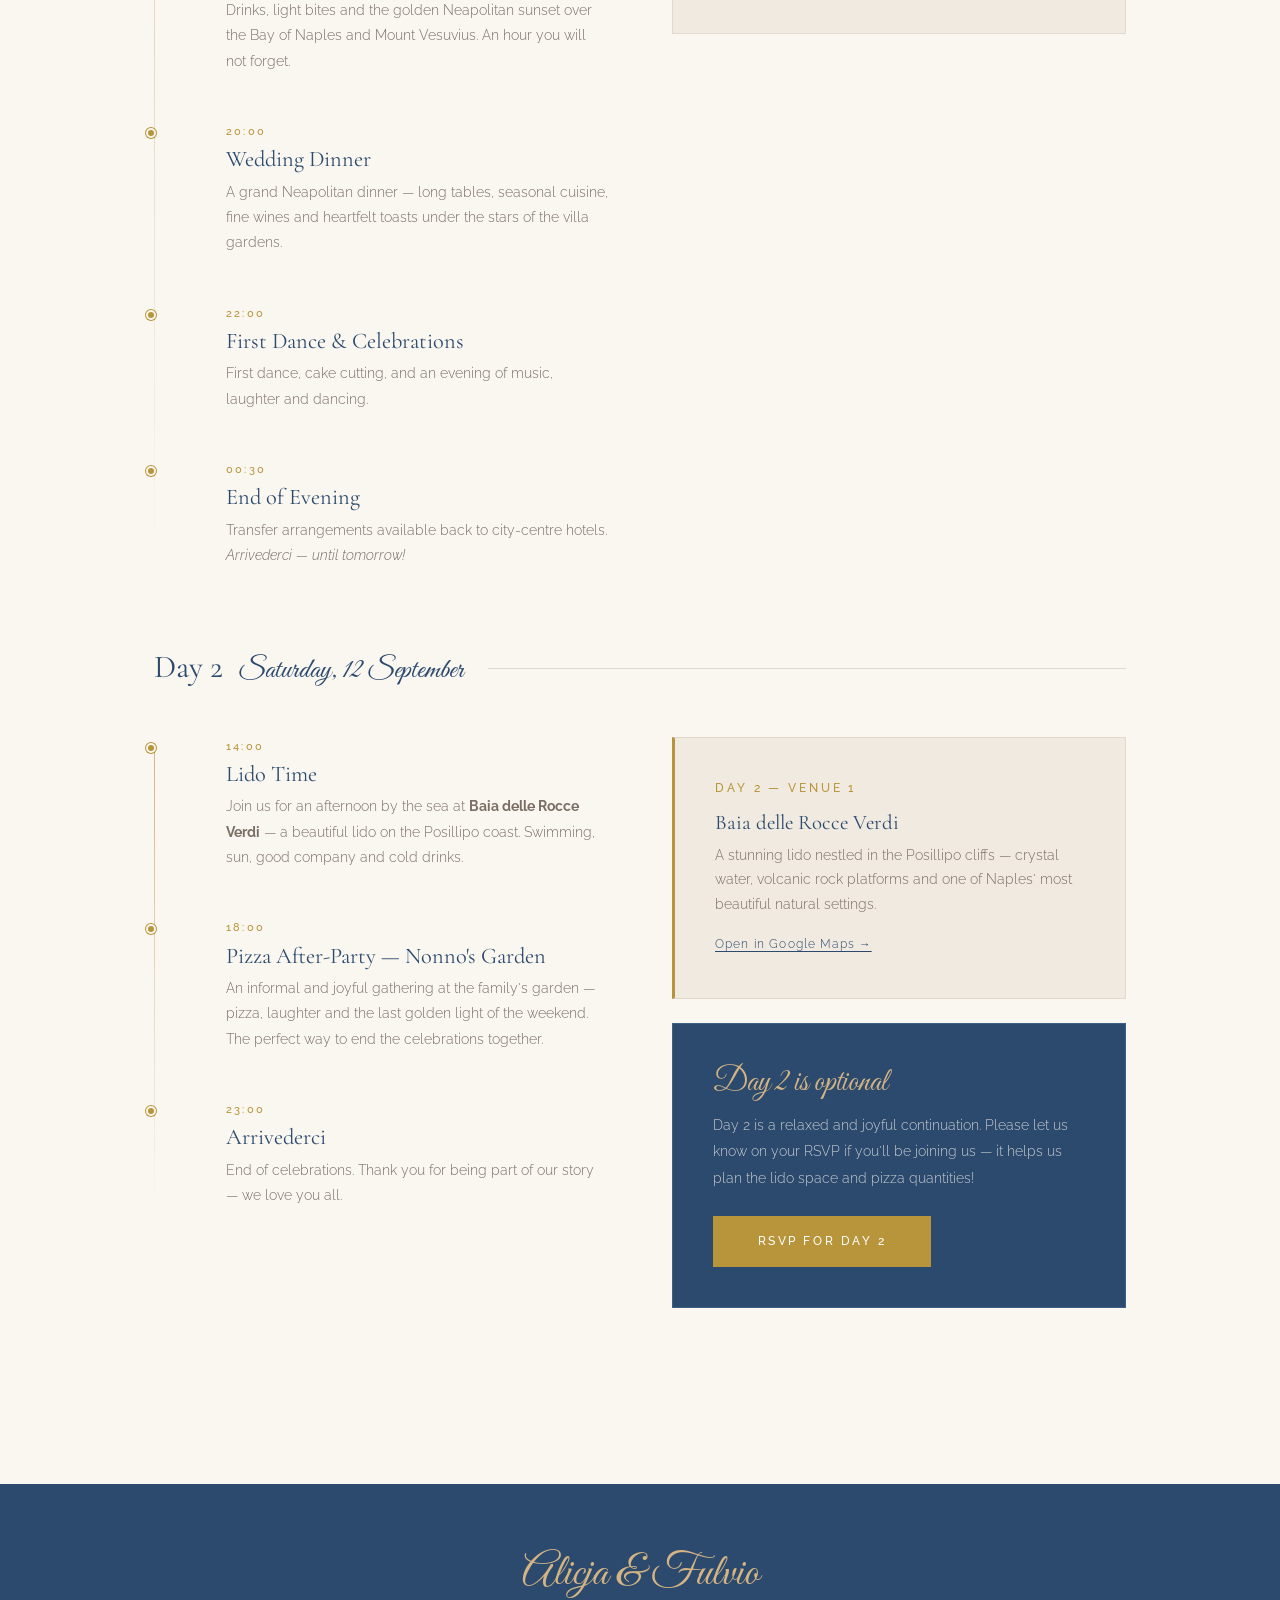
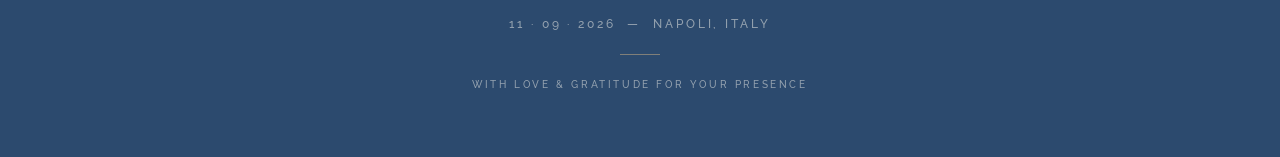
==== commit e904afd5: "Update details, RSVP and registry with venue/schedule/dress code/guest names" ====
--- a/details.html
+++ b/details.html
@@ -8,6 +8,247 @@
   <link rel="preconnect" href="https://fonts.googleapis.com" />
   <link rel="preconnect" href="https://fonts.gstatic.com" crossorigin />
   <link rel="stylesheet" href="css/style.css" />
+  <style>
+    /* ── Details-page extra styles ────────────────────────── */
+    .venue-hero {
+      position: relative;
+      overflow: hidden;
+      background: var(--navy);
+      padding: 5rem 4rem;
+      display: grid;
+      grid-template-columns: 1fr 1fr;
+      gap: 4rem;
+      align-items: center;
+    }
+    .venue-hero::before {
+      content: '';
+      position: absolute;
+      inset: 0;
+      background:
+        radial-gradient(ellipse at 0% 100%, rgba(212,180,131,0.15) 0%, transparent 50%),
+        radial-gradient(ellipse at 100% 0%, rgba(122,152,114,0.10) 0%, transparent 50%);
+      pointer-events: none;
+    }
+    .venue-hero-text { position: relative; }
+    .venue-hero-text .caps { color: var(--gold-light); margin-bottom: 1rem; display: block; }
+    .venue-hero-text h2 {
+      font-size: clamp(2rem, 4vw, 3rem);
+      color: var(--cream);
+      margin-bottom: 0.5rem;
+      line-height: 1.15;
+    }
+    .venue-hero-text .script {
+      font-size: 2rem;
+      color: var(--gold-light);
+      display: block;
+      margin-bottom: 1.5rem;
+    }
+    .venue-hero-text p { color: rgba(250,247,240,0.7); font-size: 0.92rem; line-height: 1.9; }
+
+    .venue-map-card {
+      position: relative;
+      background: rgba(255,255,255,0.06);
+      border: 1px solid rgba(212,180,131,0.25);
+      padding: 2.5rem;
+      display: flex;
+      flex-direction: column;
+      gap: 1.5rem;
+    }
+    .venue-location-row {
+      display: flex;
+      align-items: flex-start;
+      gap: 1.2rem;
+    }
+    .venue-location-icon {
+      width: 2.8rem;
+      height: 2.8rem;
+      background: var(--gold);
+      display: flex;
+      align-items: center;
+      justify-content: center;
+      font-size: 1rem;
+      flex-shrink: 0;
+      color: var(--white);
+    }
+    .venue-location-info { flex: 1; }
+    .venue-location-info .label {
+      font-size: 0.62rem;
+      letter-spacing: 0.2em;
+      text-transform: uppercase;
+      color: var(--gold-light);
+      font-weight: 600;
+      display: block;
+      margin-bottom: 0.2rem;
+    }
+    .venue-location-info .name {
+      font-family: 'Cormorant Garamond', serif;
+      font-size: 1.05rem;
+      color: var(--cream);
+      display: block;
+      margin-bottom: 0.2rem;
+    }
+    .venue-location-info .addr {
+      font-size: 0.78rem;
+      color: rgba(250,247,240,0.5);
+    }
+    .venue-location-info a {
+      font-size: 0.72rem;
+      color: var(--gold-light);
+      letter-spacing: 0.1em;
+      text-decoration: underline;
+      text-underline-offset: 3px;
+    }
+    .venue-divider { height: 1px; background: rgba(212,180,131,0.2); }
+
+    /* Illustrated location panels */
+    .location-panels {
+      display: grid;
+      grid-template-columns: 1fr 1fr;
+      gap: 2rem;
+      margin-bottom: 4rem;
+    }
+    .location-panel {
+      position: relative;
+      overflow: hidden;
+      border: 1px solid var(--ivory-dark);
+      background: var(--ivory);
+    }
+    .location-panel-top {
+      height: 220px;
+      background: var(--cream);
+      display: flex;
+      align-items: center;
+      justify-content: center;
+      position: relative;
+      overflow: hidden;
+    }
+    /* Decorative watercolour-style background for church panel */
+    .location-panel-top.church {
+      background: linear-gradient(160deg, #e8eff8 0%, #d6e4f0 40%, #c9dde9 100%);
+    }
+    /* Decorative watercolour-style background for villa panel */
+    .location-panel-top.villa {
+      background: linear-gradient(160deg, #f5f0e0 0%, #ede4c8 40%, #e5d9b8 100%);
+    }
+    .location-panel-illustration {
+      display: flex;
+      flex-direction: column;
+      align-items: center;
+      gap: 0.5rem;
+    }
+    .location-panel-icon { font-size: 4rem; opacity: 0.85; }
+    .location-panel-arch {
+      width: 80px;
+      height: 40px;
+      border: 2px solid rgba(44,74,110,0.25);
+      border-radius: 40px 40px 0 0;
+      border-bottom: none;
+    }
+    .location-panel-columns {
+      display: flex;
+      gap: 10px;
+      align-items: flex-end;
+    }
+    .location-panel-col {
+      width: 8px;
+      background: rgba(44,74,110,0.18);
+      border-radius: 2px 2px 0 0;
+    }
+    .location-panel-body { padding: 1.8rem 2rem; }
+    .location-panel-tag {
+      font-size: 0.6rem;
+      letter-spacing: 0.25em;
+      text-transform: uppercase;
+      font-weight: 600;
+      color: var(--gold);
+      display: block;
+      margin-bottom: 0.4rem;
+    }
+    .location-panel-name {
+      font-family: 'Cormorant Garamond', serif;
+      font-size: 1.5rem;
+      color: var(--navy);
+      margin-bottom: 0.4rem;
+      line-height: 1.2;
+    }
+    .location-panel-addr {
+      font-size: 0.82rem;
+      color: var(--text-light);
+      margin-bottom: 1rem;
+      line-height: 1.7;
+    }
+    .location-panel-time {
+      display: inline-flex;
+      align-items: center;
+      gap: 0.5rem;
+      background: var(--navy);
+      color: var(--cream);
+      padding: 0.35rem 0.9rem;
+      font-size: 0.7rem;
+      letter-spacing: 0.15em;
+    }
+
+    /* Dress code panels */
+    .dress-panels {
+      display: grid;
+      grid-template-columns: 1fr 1fr;
+      gap: 2rem;
+      margin-bottom: 4rem;
+    }
+    .dress-panel {
+      padding: 2.5rem;
+      border: 1px solid var(--ivory-dark);
+    }
+    .dress-panel.day1 { background: var(--navy); }
+    .dress-panel.day2 { background: var(--ivory); }
+    .dress-panel-day {
+      font-size: 0.62rem;
+      letter-spacing: 0.25em;
+      text-transform: uppercase;
+      font-weight: 600;
+      margin-bottom: 0.5rem;
+      display: block;
+    }
+    .dress-panel.day1 .dress-panel-day { color: var(--gold-light); }
+    .dress-panel.day2 .dress-panel-day { color: var(--gold); }
+    .dress-panel-title {
+      margin-bottom: 1.5rem;
+    }
+    .dress-panel.day1 .dress-panel-title { color: var(--cream); }
+    .dress-panel.day2 .dress-panel-title { color: var(--navy); }
+    .dress-rule {
+      display: flex;
+      align-items: flex-start;
+      gap: 1rem;
+      margin-bottom: 1rem;
+    }
+    .dress-rule-icon {
+      font-size: 1.3rem;
+      flex-shrink: 0;
+      margin-top: 0.1rem;
+    }
+    .dress-rule-text { font-size: 0.88rem; line-height: 1.7; }
+    .dress-panel.day1 .dress-rule-text { color: rgba(250,247,240,0.8); }
+    .dress-panel.day2 .dress-rule-text { color: var(--text-light); }
+    .dress-rule-text strong { font-weight: 600; }
+    .dress-panel.day1 .dress-rule-text strong { color: var(--cream); }
+    .dress-panel.day2 .dress-rule-text strong { color: var(--navy); }
+    .dress-note {
+      margin-top: 1.5rem;
+      padding-top: 1rem;
+      border-top: 1px solid;
+      font-size: 0.78rem;
+      font-style: italic;
+    }
+    .dress-panel.day1 .dress-note { border-color: rgba(212,180,131,0.3); color: rgba(250,247,240,0.5); }
+    .dress-panel.day2 .dress-note { border-color: var(--ivory-dark); color: var(--text-light); }
+
+    @media (max-width: 900px) {
+      .venue-hero { grid-template-columns: 1fr; padding: 3rem 2rem; }
+      .location-panels { grid-template-columns: 1fr; }
+      .dress-panels { grid-template-columns: 1fr; }
+    }
+  </style>
 </head>
 <body>
 
@@ -36,60 +277,212 @@
     <p class="caps" style="color:var(--text-light);">11 · 09 · 2026 &nbsp;—&nbsp; Napoli, Italy</p>
   </header>
 
-  <!-- ── Venue card ─────────────────────────────────────── -->
-  <div class="section fade-in">
-
-    <div class="venue-card" style="margin-bottom:3rem;">
-      <div>
-        <p class="caps" style="color:var(--gold); margin-bottom:1.5rem;">The Venue</p>
-        <h2 style="font-size:2.2rem; margin-bottom:1.5rem;">
-          Villa &amp; Surroundings<br />
-          <span style="font-size:1.1rem; font-weight:300; font-style:italic; color:var(--text-light);">Napoli, Campania</span>
-        </h2>
-
-        <div class="venue-detail">
-          <span class="label">Address</span>
-          <span class="value">To be confirmed — Napoli, Italy</span>
-        </div>
-        <div class="venue-detail">
+  <!-- ── Venues hero ────────────────────────────────────── -->
+  <div class="venue-hero">
+    <div class="venue-hero-text fade-in">
+      <span class="caps">The Locations</span>
+      <h2>A Day to Remember<br />in the Heart of Napoli</h2>
+      <span class="script">Napoli, Italy</span>
+      <p>
+        Our celebration unfolds across two of Naples' most cherished and breathtaking
+        settings — a historic church by the sea, and one of the city's most
+        magnificent villas overlooking the Bay of Naples and Mount Vesuvius.
+      </p>
+    </div>
+
+    <div class="venue-map-card fade-in">
+
+      <div class="venue-location-row">
+        <div class="venue-location-icon">⛪</div>
+        <div class="venue-location-info">
+          <span class="label">Ceremony — 15:30</span>
+          <span class="name">Chiesa Santa Maria del Faro a Marechiaro</span>
+          <span class="addr">Via Marechiaro, Posillipo, Napoli</span>
+          <br />
+          <a href="https://maps.google.com/?q=Chiesa+Santa+Maria+del+Faro+a+Marechiaro+Napoli"
+             target="_blank" rel="noopener">Open in Google Maps →</a>
+        </div>
+      </div>
+
+      <div class="venue-divider"></div>
+
+      <div class="venue-location-row">
+        <div class="venue-location-icon">🏛</div>
+        <div class="venue-location-info">
+          <span class="label">Reception — from 17:00</span>
+          <span class="name">Villa Doria D'Angri</span>
+          <span class="addr">Via Domenico Cimarosa 77, Vomero, Napoli</span>
+          <br />
+          <a href="https://maps.google.com/?q=Villa+Doria+d%27Angri+Napoli"
+             target="_blank" rel="noopener">Open in Google Maps →</a>
+        </div>
+      </div>
+
+      <div class="venue-divider"></div>
+
+      <div class="venue-location-row">
+        <div class="venue-location-icon">✈️</div>
+        <div class="venue-location-info">
           <span class="label">Nearest Airport</span>
-          <span class="value">Naples International (NAP) — 20 min by taxi</span>
-        </div>
-        <div class="venue-detail">
-          <span class="label">Parking</span>
-          <span class="value">Available on-site. We also recommend staying in the city centre.</span>
-        </div>
-
-        <a href="recommendations.html" class="btn btn-outline" style="margin-top:1.5rem;">Travel &amp; Hotels</a>
-      </div>
-
-      <div style="background:var(--cream); border:1px solid var(--ivory-dark); aspect-ratio:1; display:flex; flex-direction:column; align-items:center; justify-content:center; gap:0.5rem; color:var(--text-light);">
-        <span style="font-size:3rem; opacity:0.3;">📍</span>
-        <p class="caps" style="font-size:0.62rem; opacity:0.5;">Map coming soon</p>
-        <p style="font-size:0.75rem; opacity:0.4; text-align:center; padding:0 1rem;">
-          Full address &amp; Google Maps link<br/>will be shared closer to the date
+          <span class="name">Naples International (NAP)</span>
+          <span class="addr">~20 minutes by taxi from the city centre</span>
+        </div>
+      </div>
+
+    </div>
+  </div>
+
+  <!-- ── Location illustration panels ──────────────────── -->
+  <div class="section" style="padding-bottom:1rem;">
+    <div class="location-panels fade-in">
+
+      <!-- Church -->
+      <div class="location-panel">
+        <div class="location-panel-top church">
+          <div class="location-panel-illustration">
+            <div class="location-panel-arch" style="width:60px; height:30px; border-color:rgba(44,74,110,0.3);"></div>
+            <div style="font-size:3.5rem;">⛪</div>
+            <div style="display:flex; gap:6px;">
+              <div class="location-panel-col" style="height:35px;"></div>
+              <div class="location-panel-col" style="height:50px;"></div>
+              <div class="location-panel-col" style="height:40px;"></div>
+            </div>
+          </div>
+          <!-- Decorative waves -->
+          <div style="position:absolute; bottom:0; left:0; right:0; height:30px; opacity:0.2;">
+            <svg viewBox="0 0 400 30" preserveAspectRatio="none" style="width:100%; height:100%;">
+              <path d="M0,15 Q100,0 200,15 Q300,30 400,15 L400,30 L0,30 Z" fill="#2C4A6E"/>
+            </svg>
+          </div>
+        </div>
+        <div class="location-panel-body">
+          <span class="location-panel-tag">The Ceremony</span>
+          <h3 class="location-panel-name">Chiesa Santa Maria<br />del Faro a Marechiaro</h3>
+          <p class="location-panel-addr">
+            A jewel of Posillipo perched above the sea — this intimate and luminous church
+            has watched over Naples for centuries. With the Mediterranean as its backdrop,
+            our vows will be spoken in one of the most romantic settings imaginable.
+          </p>
+          <span class="location-panel-time">⏰ &nbsp;Ceremony begins at 15:30</span>
+        </div>
+      </div>
+
+      <!-- Villa -->
+      <div class="location-panel">
+        <div class="location-panel-top villa">
+          <div class="location-panel-illustration">
+            <div class="location-panel-columns">
+              <div class="location-panel-col" style="height:70px; background:rgba(139,101,40,0.25);"></div>
+              <div class="location-panel-col" style="height:85px; background:rgba(139,101,40,0.25);"></div>
+              <div class="location-panel-col" style="height:85px; background:rgba(139,101,40,0.25);"></div>
+              <div class="location-panel-col" style="height:70px; background:rgba(139,101,40,0.25);"></div>
+            </div>
+            <div style="width:120px; height:2px; background:rgba(139,101,40,0.3);"></div>
+            <div style="font-size:3.5rem;">🏛</div>
+          </div>
+          <!-- Decorative hills -->
+          <div style="position:absolute; bottom:0; left:0; right:0; height:40px; opacity:0.15;">
+            <svg viewBox="0 0 400 40" preserveAspectRatio="none" style="width:100%; height:100%;">
+              <path d="M0,40 Q100,10 200,25 Q300,40 400,20 L400,40 Z" fill="#7A9872"/>
+            </svg>
+          </div>
+        </div>
+        <div class="location-panel-body">
+          <span class="location-panel-tag">The Reception</span>
+          <h3 class="location-panel-name">Villa Doria D'Angri</h3>
+          <p class="location-panel-addr">
+            A majestic neoclassical villa in the Vomero hills, with sweeping panoramic views
+            of the Bay of Naples and Vesuvius. Its grand terraces and ornate gardens set the
+            stage for an unforgettable evening under the stars.
+          </p>
+          <span class="location-panel-time">⏰ &nbsp;Reception from 17:00</span>
+        </div>
+      </div>
+
+    </div>
+  </div>
+
+  <!-- ── Dress code ─────────────────────────────────────── -->
+  <div class="section" style="padding-top:1rem; padding-bottom:1rem;">
+    <div class="section-title section-center fade-in" style="margin-bottom:2rem;">
+      <span class="script" style="font-size:3.2rem;">Dress Code</span>
+      <div class="ornament" style="max-width:300px; margin:0.5rem auto 0;">
+        <span class="ornament-icon">✦</span>
+      </div>
+    </div>
+
+    <div class="dress-panels fade-in">
+
+      <!-- Day 1 -->
+      <div class="dress-panel day1">
+        <span class="dress-panel-day">Day 1 — Friday 11 September</span>
+        <h3 class="dress-panel-title" style="font-size:1.8rem;">Formal Elegance</h3>
+
+        <div class="dress-rule">
+          <span class="dress-rule-icon">👔</span>
+          <div class="dress-rule-text">
+            <strong>Men</strong> — Suit required. Tie is optional but welcomed.
+            Dark or light suits both work beautifully in the Neapolitan summer.
+          </div>
+        </div>
+
+        <div class="dress-rule">
+          <span class="dress-rule-icon">👗</span>
+          <div class="dress-rule-text">
+            <strong>Women</strong> — Long dress. Flowing gowns, elegant maxi dresses
+            or formal floor-length styles. Soft and Mediterranean palettes encouraged.
+          </div>
+        </div>
+
+        <div class="dress-rule">
+          <span class="dress-rule-icon">🎨</span>
+          <div class="dress-rule-text">
+            Think creams, dusty blues, sage greens, terracotta and warm golds.
+            Please avoid all-white and all-black.
+          </div>
+        </div>
+
+        <p class="dress-note">
+          Stiletto heels may struggle on historic cobblestone — block heels or wedges
+          are a practical and stylish choice for the church.
         </p>
       </div>
-    </div>
-
-    <!-- Dress code -->
-    <div class="dress-code-card fade-in" style="margin-bottom:5rem;">
-      <span class="script">Dress Code</span>
-      <div class="ornament" style="max-width:300px; margin:1rem auto;">
-        <span class="ornament-icon">✦</span>
-      </div>
-      <h3 style="font-size:1.4rem; color:var(--cream); letter-spacing:0.15em; margin-bottom:0.5rem;">
-        Elegant Mediterranean
-      </h3>
-      <p>
-        We invite you to dress in the spirit of a Southern Italian summer celebration.
-        Think flowing silhouettes, linen fabrics, soft colours — creams, whites, dusty blues,
-        terracottas and warm neutrals. Formal but coastal. Beautiful but comfortable.
-        <br /><br />
-        <em style="opacity:0.8;">Please avoid all-black and bright neons. Stiletto heels may struggle on cobblestone.</em>
-      </p>
-    </div>
-
+
+      <!-- Day 2 -->
+      <div class="dress-panel day2">
+        <span class="dress-panel-day">Day 2 — Saturday 12 September</span>
+        <h3 class="dress-panel-title" style="font-size:1.8rem;">Linen &amp; Beach Cocktail</h3>
+
+        <div class="dress-rule">
+          <span class="dress-rule-icon">👕</span>
+          <div class="dress-rule-text">
+            <strong>Men</strong> — Linen trousers and a relaxed linen or cotton shirt.
+            Casual chic — think Capri boat trip meets coastal terrace lunch.
+          </div>
+        </div>
+
+        <div class="dress-rule">
+          <span class="dress-rule-icon">👙</span>
+          <div class="dress-rule-text">
+            <strong>Women</strong> — Cocktail dress, midi dress, linen co-ord or
+            beach-elegant separates. Sun hat welcome at the lido!
+          </div>
+        </div>
+
+        <div class="dress-rule">
+          <span class="dress-rule-icon">🌊</span>
+          <div class="dress-rule-text">
+            We'll be spending time at the sea — comfortable, breathable and beautiful.
+            Bring a swimsuit if you'd like to take a dip!
+          </div>
+        </div>
+
+        <p class="dress-note">
+          Day 2 is relaxed and joyful. Dress for the Mediterranean summer — easy, breezy and lovely.
+        </p>
+      </div>
+
+    </div>
   </div>
 
   <!-- ── Day 1 schedule ─────────────────────────────────── -->
@@ -106,44 +499,71 @@
 
         <div class="timeline-item">
           <div class="timeline-dot"></div>
-          <p class="timeline-time">16:00</p>
-          <h3 class="timeline-title">Guest Arrival</h3>
-          <p class="timeline-desc">Guests are welcomed with an aperitivo and a glass of Prosecco in the gardens.</p>
+          <p class="timeline-time">15:00</p>
+          <h3 class="timeline-title">Guests Arrive at the Church</h3>
+          <p class="timeline-desc">
+            Please be seated at <strong>Chiesa Santa Maria del Faro a Marechiaro</strong> by 15:15.
+            The church doors open from 15:00.
+          </p>
+        </div>
+
+        <div class="timeline-item">
+          <div class="timeline-dot"></div>
+          <p class="timeline-time">15:30</p>
+          <h3 class="timeline-title">The Ceremony</h3>
+          <p class="timeline-desc">
+            A religious ceremony in the luminous church of Marechiaro, overlooking the sea.
+            Conducted in Italian and English.
+          </p>
         </div>
 
         <div class="timeline-item">
           <div class="timeline-dot"></div>
           <p class="timeline-time">17:00</p>
-          <h3 class="timeline-title">The Ceremony</h3>
-          <p class="timeline-desc">An intimate and romantic civil ceremony overlooking the Bay of Naples.</p>
-        </div>
-
-        <div class="timeline-item">
-          <div class="timeline-dot"></div>
-          <p class="timeline-time">18:00</p>
+          <h3 class="timeline-title">Arrival at Villa Doria D'Angri</h3>
+          <p class="timeline-desc">
+            Guests are welcomed at the magnificent Villa Doria D'Angri with aperitivo,
+            Prosecco and canapés on the panoramic terrace.
+          </p>
+        </div>
+
+        <div class="timeline-item">
+          <div class="timeline-dot"></div>
+          <p class="timeline-time">18:30</p>
           <h3 class="timeline-title">Cocktail Hour</h3>
-          <p class="timeline-desc">Drinks, canapés and the first golden hour of the evening on the terrace.</p>
+          <p class="timeline-desc">
+            Drinks, light bites and the golden Neapolitan sunset over the Bay of Naples
+            and Mount Vesuvius. An hour you will not forget.
+          </p>
         </div>
 
         <div class="timeline-item">
           <div class="timeline-dot"></div>
           <p class="timeline-time">20:00</p>
           <h3 class="timeline-title">Wedding Dinner</h3>
-          <p class="timeline-desc">A long Italian table, Neapolitan cuisine, fine wines and toasts under the stars.</p>
-        </div>
-
-        <div class="timeline-item">
-          <div class="timeline-dot"></div>
-          <p class="timeline-time">22:30</p>
-          <h3 class="timeline-title">Dancing &amp; Celebration</h3>
-          <p class="timeline-desc">First dance, cake cutting, and a night of music, laughter and joy.</p>
-        </div>
-
-        <div class="timeline-item">
-          <div class="timeline-dot"></div>
-          <p class="timeline-time">01:00</p>
+          <p class="timeline-desc">
+            A grand Neapolitan dinner — long tables, seasonal cuisine, fine wines
+            and heartfelt toasts under the stars of the villa gardens.
+          </p>
+        </div>
+
+        <div class="timeline-item">
+          <div class="timeline-dot"></div>
+          <p class="timeline-time">22:00</p>
+          <h3 class="timeline-title">First Dance &amp; Celebrations</h3>
+          <p class="timeline-desc">
+            First dance, cake cutting, and an evening of music, laughter and dancing.
+          </p>
+        </div>
+
+        <div class="timeline-item">
+          <div class="timeline-dot"></div>
+          <p class="timeline-time">00:30</p>
           <h3 class="timeline-title">End of Evening</h3>
-          <p class="timeline-desc">Transfer arrangements available back to city-centre hotels.</p>
+          <p class="timeline-desc">
+            Transfer arrangements available back to city-centre hotels.
+            <em>Arrivederci — until tomorrow!</em>
+          </p>
         </div>
 
       </div>
@@ -159,26 +579,31 @@
             </div>
             <div style="height:1px; background:var(--ivory-dark);"></div>
             <div>
-              <p style="font-weight:500; font-size:0.88rem; color:var(--navy); margin-bottom:0.2rem;">Children</p>
-              <p style="font-size:0.85rem; color:var(--text-light);">Children are warmly welcome. Please indicate the number of little guests when you RSVP.</p>
+              <p style="font-weight:500; font-size:0.88rem; color:var(--navy); margin-bottom:0.2rem;">Unplugged ceremony</p>
+              <p style="font-size:0.85rem; color:var(--text-light);">We kindly ask for phones away during the vows. Our photographer will capture every moment.</p>
             </div>
             <div style="height:1px; background:var(--ivory-dark);"></div>
             <div>
-              <p style="font-weight:500; font-size:0.88rem; color:var(--navy); margin-bottom:0.2rem;">Photography</p>
-              <p style="font-size:0.85rem; color:var(--text-light);">We kindly ask for an unplugged ceremony — please keep phones away during the vows.</p>
+              <p style="font-weight:500; font-size:0.88rem; color:var(--navy); margin-bottom:0.2rem;">Children</p>
+              <p style="font-size:0.85rem; color:var(--text-light);">Children are warmly welcome. Please note the number of little guests when you RSVP.</p>
             </div>
             <div style="height:1px; background:var(--ivory-dark);"></div>
             <div>
               <p style="font-weight:500; font-size:0.88rem; color:var(--navy); margin-bottom:0.2rem;">Dietary needs</p>
-              <p style="font-size:0.85rem; color:var(--text-light);">All dietary requirements are noted in the RSVP form — we will accommodate everyone.</p>
+              <p style="font-size:0.85rem; color:var(--text-light);">All dietary requirements are collected in the RSVP — we will accommodate everyone.</p>
             </div>
-          </div>
-        </div>
-      </div>
-
-    </div>
-
-    <!-- Day 2 -->
+            <div style="height:1px; background:var(--ivory-dark);"></div>
+            <div>
+              <p style="font-weight:500; font-size:0.88rem; color:var(--navy); margin-bottom:0.2rem;">Getting between venues</p>
+              <p style="font-size:0.85rem; color:var(--text-light);">The church and villa are both in Naples. We recommend arranging a taxi — journey is approx. 15–20 min.</p>
+            </div>
+          </div>
+        </div>
+      </div>
+
+    </div>
+
+    <!-- ── Day 2 ─────────────────────────────────────────── -->
     <div class="day-header fade-in">
       <h2>Day 2 <span style="font-family:'Great Vibes',cursive; font-size:1.8rem; font-weight:400; padding-left:0.5rem;">Saturday, 12 September</span></h2>
     </div>
@@ -189,32 +614,55 @@
 
         <div class="timeline-item">
           <div class="timeline-dot"></div>
-          <p class="timeline-time">11:00</p>
-          <h3 class="timeline-title">Morning Brunch</h3>
-          <p class="timeline-desc">A relaxed gathering for those who want to continue the celebrations over coffee, pastries and good company.</p>
-        </div>
-
-        <div class="timeline-item">
-          <div class="timeline-dot"></div>
-          <p class="timeline-time">13:00</p>
-          <h3 class="timeline-title">Farewell Lunch</h3>
-          <p class="timeline-desc">A final coastal lunch by the sea — the perfect Neapolitan ending to a beautiful weekend.</p>
-        </div>
-
-        <div class="timeline-item">
-          <div class="timeline-dot"></div>
-          <p class="timeline-time">16:00</p>
+          <p class="timeline-time">14:00</p>
+          <h3 class="timeline-title">Lido Time</h3>
+          <p class="timeline-desc">
+            Join us for an afternoon by the sea at <strong>Baia delle Rocce Verdi</strong> —
+            a beautiful lido on the Posillipo coast. Swimming, sun, good company and cold drinks.
+          </p>
+        </div>
+
+        <div class="timeline-item">
+          <div class="timeline-dot"></div>
+          <p class="timeline-time">18:00</p>
+          <h3 class="timeline-title">Pizza After-Party — Nonno's Garden</h3>
+          <p class="timeline-desc">
+            An informal and joyful gathering at the family's garden — pizza, laughter and the last
+            golden light of the weekend. The perfect way to end the celebrations together.
+          </p>
+        </div>
+
+        <div class="timeline-item">
+          <div class="timeline-dot"></div>
+          <p class="timeline-time">23:00</p>
           <h3 class="timeline-title">Arrivederci</h3>
-          <p class="timeline-desc">Time to explore Napoli before heading home. We'll share local tips on the website!</p>
+          <p class="timeline-desc">
+            End of celebrations. Thank you for being part of our story — we love you all.
+          </p>
         </div>
 
       </div>
 
       <div class="fade-in">
+        <!-- Baia delle Rocce Verdi card -->
+        <div class="card" style="margin-bottom:1.5rem; border-left:3px solid var(--gold);">
+          <p class="caps" style="color:var(--gold); margin-bottom:0.8rem;">Day 2 — Venue 1</p>
+          <h4 style="font-size:1.3rem; margin-bottom:0.4rem;">Baia delle Rocce Verdi</h4>
+          <p style="font-size:0.85rem; color:var(--text-light); line-height:1.8; margin-bottom:0.8rem;">
+            A stunning lido nestled in the Posillipo cliffs — crystal water, volcanic rock platforms
+            and one of Naples' most beautiful natural settings.
+          </p>
+          <a href="https://maps.google.com/?q=Baia+delle+Rocce+Verdi+Napoli" target="_blank" rel="noopener"
+             style="font-size:0.72rem; color:var(--navy); letter-spacing:0.1em; text-decoration:underline; text-underline-offset:3px;">
+            Open in Google Maps →
+          </a>
+        </div>
+
         <div class="card" style="background:var(--navy); border-color:var(--navy-light);">
-          <p class="script" style="font-size:2.2rem; color:var(--gold-light); display:block; margin-bottom:0.8rem;">Day 2 is optional</p>
+          <p class="script" style="font-size:2rem; color:var(--gold-light); display:block; margin-bottom:0.6rem;">Day 2 is optional</p>
           <p style="font-size:0.88rem; color:rgba(250,247,240,0.75); line-height:1.9;">
-            Day 2 is a more casual continuation of the celebration. Please let us know on your RSVP if you'll be joining us — it helps us plan catering and seating.
+            Day 2 is a relaxed and joyful continuation. Please let us know on your RSVP
+            if you'll be joining us — it helps us plan the lido space and pizza quantities!
           </p>
           <a href="rsvp.html" class="btn btn-gold" style="margin-top:1.5rem;">RSVP for Day 2</a>
         </div>
